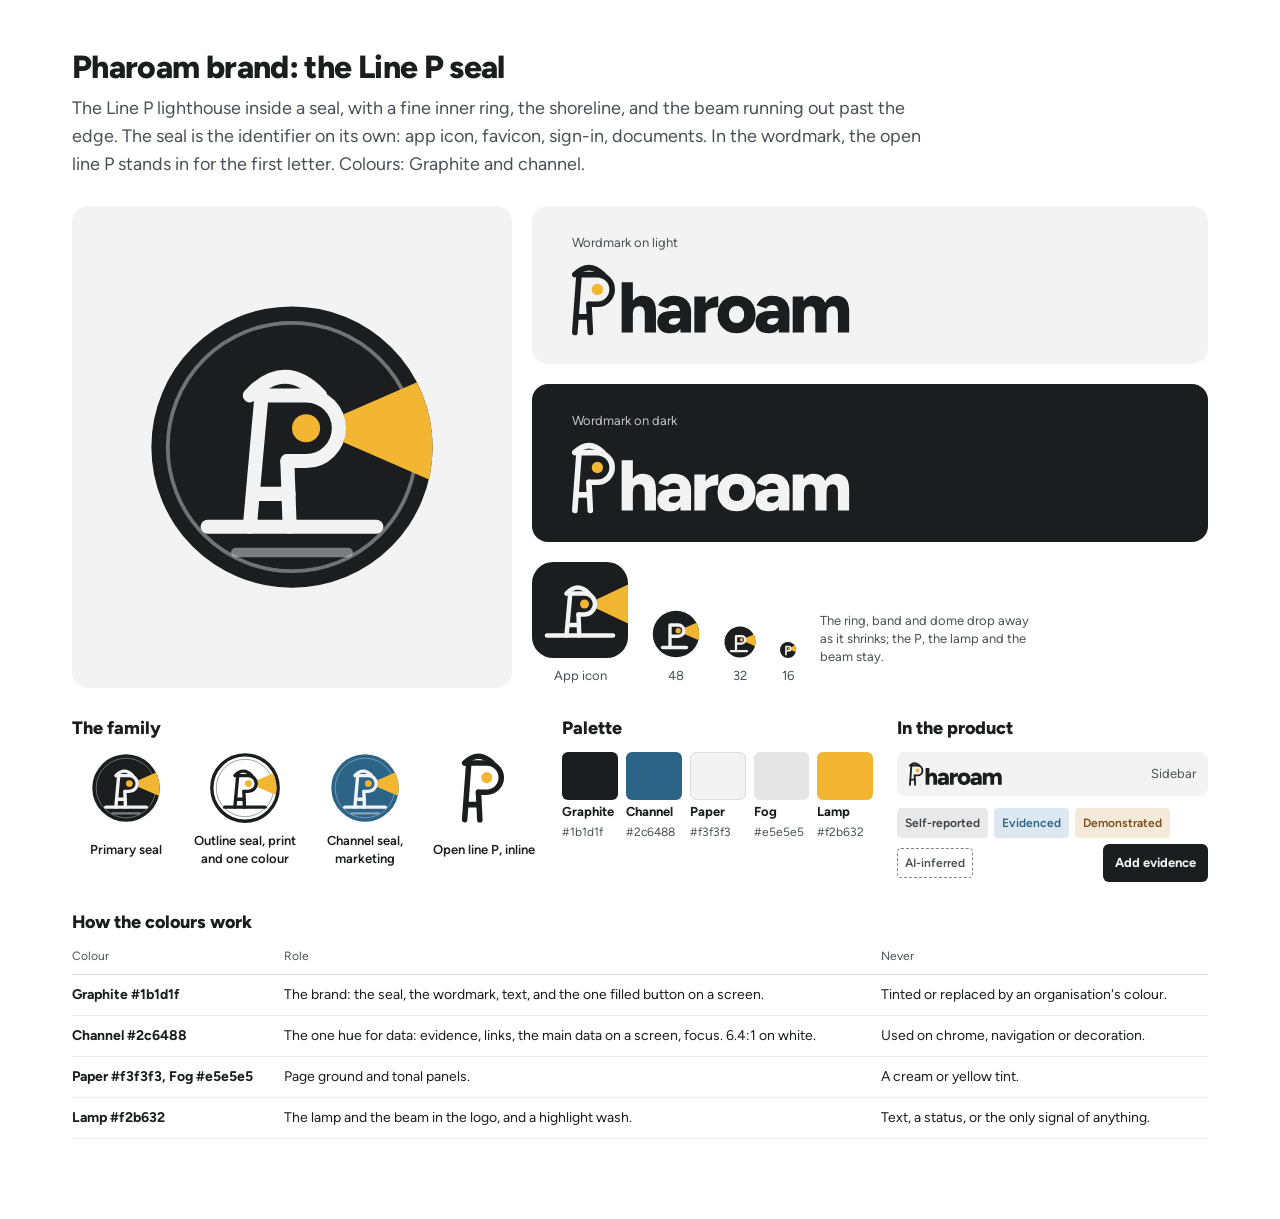
==== brand/index.html @ a9761caf "Initial commit" ====
<!doctype html>
<html lang="en">
<head>
<meta charset="utf-8">
<meta name="viewport" content="width=device-width, initial-scale=1">
<title>Pharoam brand</title>
<meta name="description" content="The Pharoam identity: the Line P seal, the wordmark, and the Graphite and channel colour scheme.">
<link rel="icon" href="favicon.svg" type="image/svg+xml">
<style>
  @font-face {
    font-family: "Figtree";
    font-style: normal;
    font-display: swap;
    font-weight: 300 900;
    src: url("../assets/fonts/figtree/figtree-latin.woff2") format("woff2-variations");
    unicode-range: U+0000-00FF, U+0131, U+0152-0153, U+02BB-02BC, U+02C6, U+02DA, U+02DC, U+2000-206F, U+20AC, U+2122, U+2212, U+FEFF, U+FFFD;
  }
  @font-face {
    font-family: "Figtree";
    font-style: normal;
    font-display: swap;
    font-weight: 300 900;
    src: url("../assets/fonts/figtree/figtree-latin-ext.woff2") format("woff2-variations");
    unicode-range: U+0100-02BA, U+02BD-02C5, U+02C7-02CC, U+02CE-02D7, U+02DD-02FF, U+1E00-1E9F, U+20A0-20AB, U+20AD-20C0, U+2C60-2C7F, U+A720-A7FF;
  }
  :root {
    --graphite: #1b1d1f;
    --channel: #2c6488;
    --paper: #f3f3f3;
    --fog: #e5e5e5;
    --lamp: #f2b632;
    --muted: #4b5057;
    --line: #dcdcdc;
  }
  * { box-sizing: border-box; }
  body { margin: 0; background: #ffffff; color: var(--graphite); font-family: "Figtree", system-ui, sans-serif; font-size: 16px; line-height: 24px; }
  main { max-width: 1200px; margin: 0 auto; padding: 48px 32px 80px; display: grid; gap: 28px; }
  h1 { margin: 0; font-size: 32px; line-height: 38px; font-weight: 800; letter-spacing: -0.02em; }
  h2 { margin: 0 0 12px; font-size: 18px; line-height: 24px; font-weight: 800; }
  p { margin: 0; }
  .lead { font-size: 18px; line-height: 28px; color: var(--muted); max-width: 72ch; margin-top: 8px; }
  .muted { color: var(--muted); }
  .small { font-size: 13px; line-height: 18px; }

  .hero { display: grid; grid-template-columns: 440px minmax(0, 1fr); gap: 20px; }
  .tile { border-radius: 16px; background: var(--paper); display: flex; align-items: center; justify-content: center; }
  .hero > .tile { min-height: 440px; }
  .hero > .tile img { width: 300px; height: 300px; }
  .lockups { display: grid; grid-template-rows: 1fr 1fr auto; gap: 20px; }
  .lockup { border-radius: 16px; padding: 28px 40px; display: flex; flex-direction: column; justify-content: center; gap: 12px; }
  .lockup img { height: 72px; width: auto; align-self: flex-start; }
  .lockup.light { background: var(--paper); }
  .lockup.dark { background: var(--graphite); color: var(--paper); }
  .lockup.dark .muted { color: #c0c2c4; }

  .sizes { display: flex; align-items: flex-end; gap: 24px; flex-wrap: wrap; }
  .sizes figure { margin: 0; display: grid; justify-items: center; gap: 6px; font-size: 13px; color: var(--muted); }
  .app-icon { border-radius: 22%; }

  .row3 { display: grid; grid-template-columns: 1.5fr 1fr 1fr; gap: 24px; }
  .family { display: grid; grid-template-columns: repeat(4, minmax(0, 1fr)); gap: 12px; }
  .family figure { margin: 0; display: grid; justify-items: center; gap: 8px; text-align: center; font-size: 13px; line-height: 18px; font-weight: 600; }
  .family img { width: 72px; height: 72px; }
  .family .on-dark { background: var(--graphite); border-radius: 12px; padding: 8px; }

  .swatches { display: grid; grid-template-columns: repeat(5, minmax(0, 1fr)); gap: 8px; }
  .swatch { display: grid; gap: 4px; font-size: 12px; line-height: 16px; }
  .swatch i { display: block; height: 48px; border-radius: 6px; }
  .swatch b { font-size: 13px; }

  .product { display: grid; gap: 12px; }
  .bar { display: flex; align-items: center; gap: 12px; padding: 10px 12px; border-radius: 8px; background: var(--paper); }
  .bar img { height: 24px; width: auto; }
  .chips { display: flex; flex-wrap: wrap; gap: 6px; align-items: center; }
  .chip { font-size: 12px; font-weight: 600; padding: 3px 8px; border-radius: 4px; }
  .btn { margin-left: auto; font: inherit; font-size: 13px; font-weight: 700; padding: 7px 12px; border-radius: 6px; border: 0; background: var(--graphite); color: var(--paper); }

  table { width: 100%; border-collapse: collapse; font-size: 14px; line-height: 20px; }
  th { text-align: left; font-weight: 400; color: var(--muted); font-size: 12px; padding: 0 12px 8px 0; border-bottom: 1px solid var(--line); }
  td { padding: 10px 12px 10px 0; border-bottom: 1px solid #ececec; vertical-align: top; }
  td:first-child { font-weight: 700; white-space: nowrap; }

  @media (max-width: 900px) {
    .hero, .row3 { grid-template-columns: 1fr; }
    .hero > .tile { min-height: 300px; }
    .hero > .tile img { width: 220px; height: 220px; }
    .lockup img { height: 52px; }
    .family { grid-template-columns: repeat(2, minmax(0, 1fr)); }
  }
</style>
</head>
<body>
<main>
  <header>
    <h1>Pharoam brand: the Line P seal</h1>
    <p class="lead">The Line P lighthouse inside a seal, with a fine inner ring, the shoreline, and the beam running out past the edge. The seal is the identifier on its own: app icon, favicon, sign-in, documents. In the wordmark, the open line P stands in for the first letter. Colours: Graphite and channel.</p>
  </header>

  <section class="hero" aria-label="Identifier and lockups">
    <div class="tile"><img src="seal.svg" alt="The Pharoam seal"></div>
    <div class="lockups">
      <div class="lockup light">
        <span class="small muted">Wordmark on light</span>
        <img src="wordmark.svg" alt="Pharoam">
      </div>
      <div class="lockup dark">
        <span class="small muted">Wordmark on dark</span>
        <img src="wordmark-reversed.svg" alt="Pharoam">
      </div>
      <div class="sizes" aria-label="Icon sizes">
        <figure><img class="app-icon" src="app-icon.svg" width="96" height="96" alt="App icon"><figcaption>App icon</figcaption></figure>
        <figure><img src="favicon.svg" width="48" height="48" alt="48 pixel icon"><figcaption>48</figcaption></figure>
        <figure><img src="favicon.svg" width="32" height="32" alt="32 pixel favicon"><figcaption>32</figcaption></figure>
        <figure><img src="favicon-16.svg" width="16" height="16" alt="16 pixel favicon"><figcaption>16</figcaption></figure>
        <p class="small muted" style="max-width: 220px; margin-bottom: 22px">The ring, band and dome drop away as it shrinks; the P, the lamp and the beam stay.</p>
      </div>
    </div>
  </section>

  <section class="row3">
    <div>
      <h2>The family</h2>
      <div class="family">
        <figure><img src="seal.svg" alt=""><figcaption>Primary seal</figcaption></figure>
        <figure><img src="seal-outline.svg" alt=""><figcaption>Outline seal, print and one colour</figcaption></figure>
        <figure><img src="seal-channel.svg" alt=""><figcaption>Channel seal, marketing</figcaption></figure>
        <figure><img src="line-p.svg" alt="" style="width: 50px"><figcaption>Open line P, inline</figcaption></figure>
      </div>
    </div>
    <div>
      <h2>Palette</h2>
      <div class="swatches">
        <div class="swatch"><i style="background: var(--graphite)"></i><b>Graphite</b><span class="muted">#1b1d1f</span></div>
        <div class="swatch"><i style="background: var(--channel)"></i><b>Channel</b><span class="muted">#2c6488</span></div>
        <div class="swatch"><i style="background: var(--paper); border: 1px solid var(--line)"></i><b>Paper</b><span class="muted">#f3f3f3</span></div>
        <div class="swatch"><i style="background: var(--fog)"></i><b>Fog</b><span class="muted">#e5e5e5</span></div>
        <div class="swatch"><i style="background: var(--lamp)"></i><b>Lamp</b><span class="muted">#f2b632</span></div>
      </div>
    </div>
    <div class="product">
      <h2 style="margin: 0">In the product</h2>
      <div class="bar"><img src="wordmark.svg" alt="Pharoam"><span class="small muted" style="margin-left: auto">Sidebar</span></div>
      <div class="chips">
        <span class="chip" style="background: #e9e9e9; color: #3b3e42">Self-reported</span>
        <span class="chip" style="background: #dce8f1; color: var(--channel)">Evidenced</span>
        <span class="chip" style="background: #f5ead9; color: #7a4f17">Demonstrated</span>
        <span class="chip" style="border: 1px dashed #80858b; color: var(--muted); padding: 2px 7px">AI-inferred</span>
        <button class="btn" type="button">Add evidence</button>
      </div>
    </div>
  </section>

  <section>
    <h2>How the colours work</h2>
    <table>
      <thead><tr><th>Colour</th><th>Role</th><th>Never</th></tr></thead>
      <tbody>
        <tr><td>Graphite #1b1d1f</td><td>The brand: the seal, the wordmark, text, and the one filled button on a screen.</td><td>Tinted or replaced by an organisation's colour.</td></tr>
        <tr><td>Channel #2c6488</td><td>The one hue for data: evidence, links, the main data on a screen, focus. 6.4:1 on white.</td><td>Used on chrome, navigation or decoration.</td></tr>
        <tr><td>Paper #f3f3f3, Fog #e5e5e5</td><td>Page ground and tonal panels.</td><td>A cream or yellow tint.</td></tr>
        <tr><td>Lamp #f2b632</td><td>The lamp and the beam in the logo, and a highlight wash.</td><td>Text, a status, or the only signal of anything.</td></tr>
      </tbody>
    </table>
  </section>
</main>
</body>
</html>
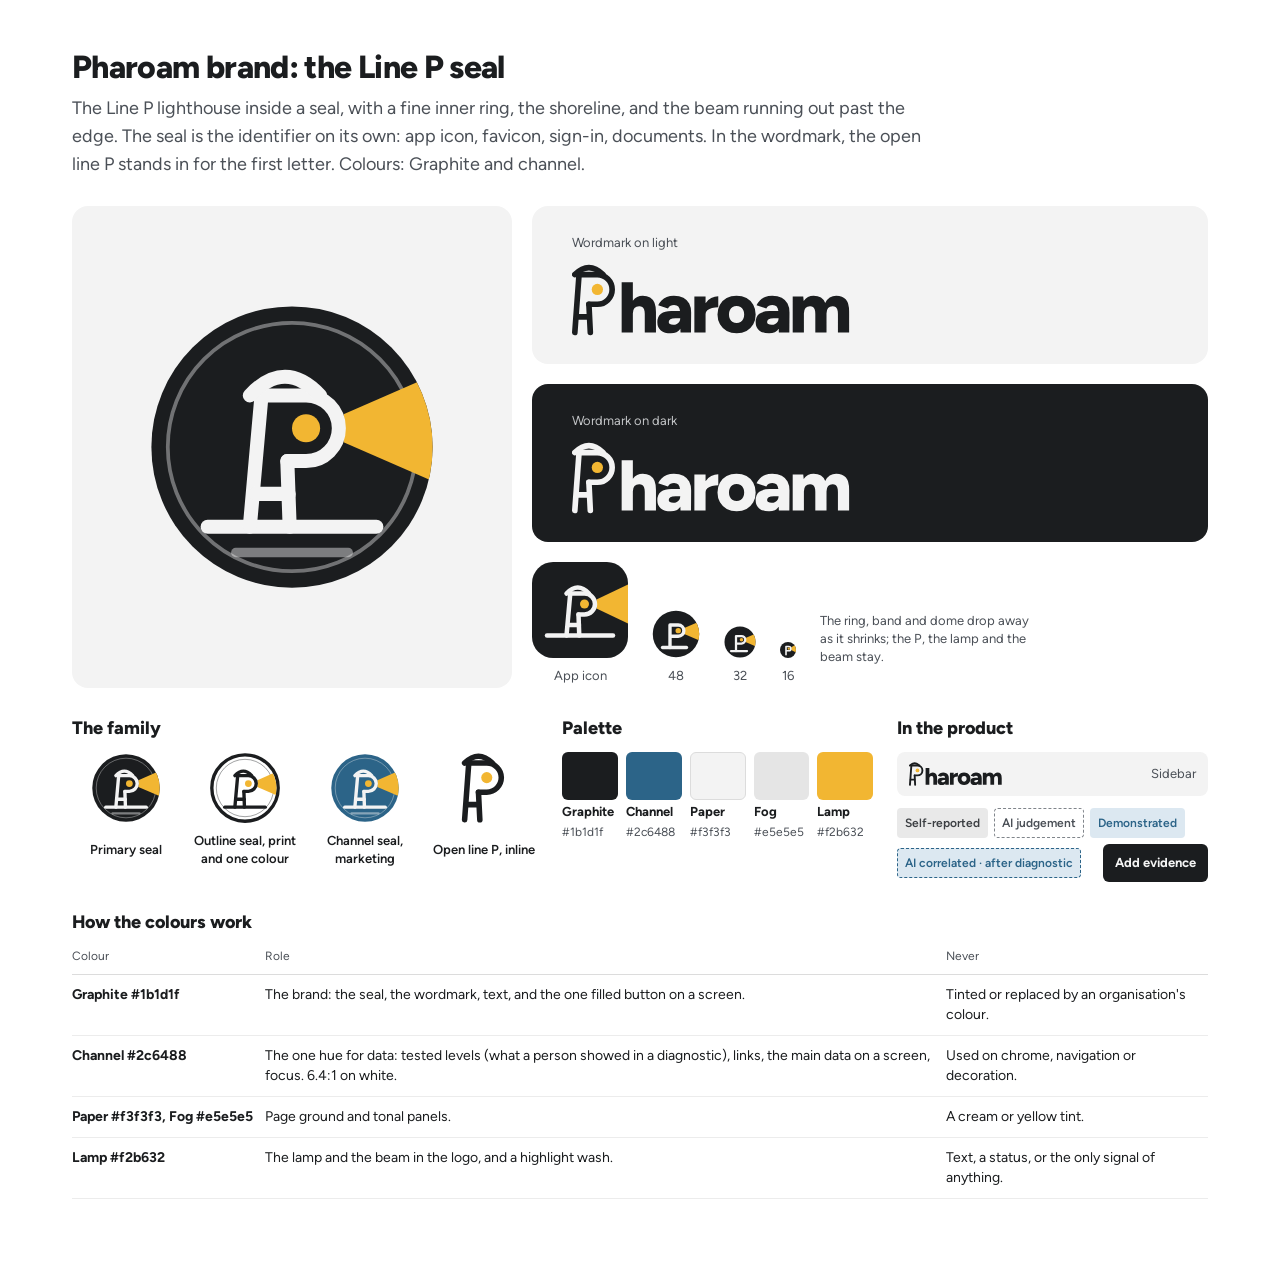
==== commit c7c3d3a4: "Add diagnostic and session samples, refresh README and components - New samples: diagnostic results " ====
--- a/brand/index.html
+++ b/brand/index.html
@@ -142,9 +142,9 @@
       <div class="bar"><img src="wordmark.svg" alt="Pharoam"><span class="small muted" style="margin-left: auto">Sidebar</span></div>
       <div class="chips">
         <span class="chip" style="background: #e9e9e9; color: #3b3e42">Self-reported</span>
-        <span class="chip" style="background: #dce8f1; color: var(--channel)">Evidenced</span>
-        <span class="chip" style="background: #f5ead9; color: #7a4f17">Demonstrated</span>
-        <span class="chip" style="border: 1px dashed #80858b; color: var(--muted); padding: 2px 7px">AI-inferred</span>
+        <span class="chip" style="border: 1px dashed #80858b; color: var(--muted); padding: 2px 7px">AI judgement</span>
+        <span class="chip" style="background: #dce8f1; color: var(--channel)">Demonstrated</span>
+        <span class="chip" style="background: #dce8f1; color: var(--channel); outline: 1px dashed var(--channel); outline-offset: -1px">AI correlated · after diagnostic</span>
         <button class="btn" type="button">Add evidence</button>
       </div>
     </div>
@@ -156,7 +156,7 @@
       <thead><tr><th>Colour</th><th>Role</th><th>Never</th></tr></thead>
       <tbody>
         <tr><td>Graphite #1b1d1f</td><td>The brand: the seal, the wordmark, text, and the one filled button on a screen.</td><td>Tinted or replaced by an organisation's colour.</td></tr>
-        <tr><td>Channel #2c6488</td><td>The one hue for data: evidence, links, the main data on a screen, focus. 6.4:1 on white.</td><td>Used on chrome, navigation or decoration.</td></tr>
+        <tr><td>Channel #2c6488</td><td>The one hue for data: tested levels (what a person showed in a diagnostic), links, the main data on a screen, focus. 6.4:1 on white.</td><td>Used on chrome, navigation or decoration.</td></tr>
         <tr><td>Paper #f3f3f3, Fog #e5e5e5</td><td>Page ground and tonal panels.</td><td>A cream or yellow tint.</td></tr>
         <tr><td>Lamp #f2b632</td><td>The lamp and the beam in the logo, and a highlight wash.</td><td>Text, a status, or the only signal of anything.</td></tr>
       </tbody>
